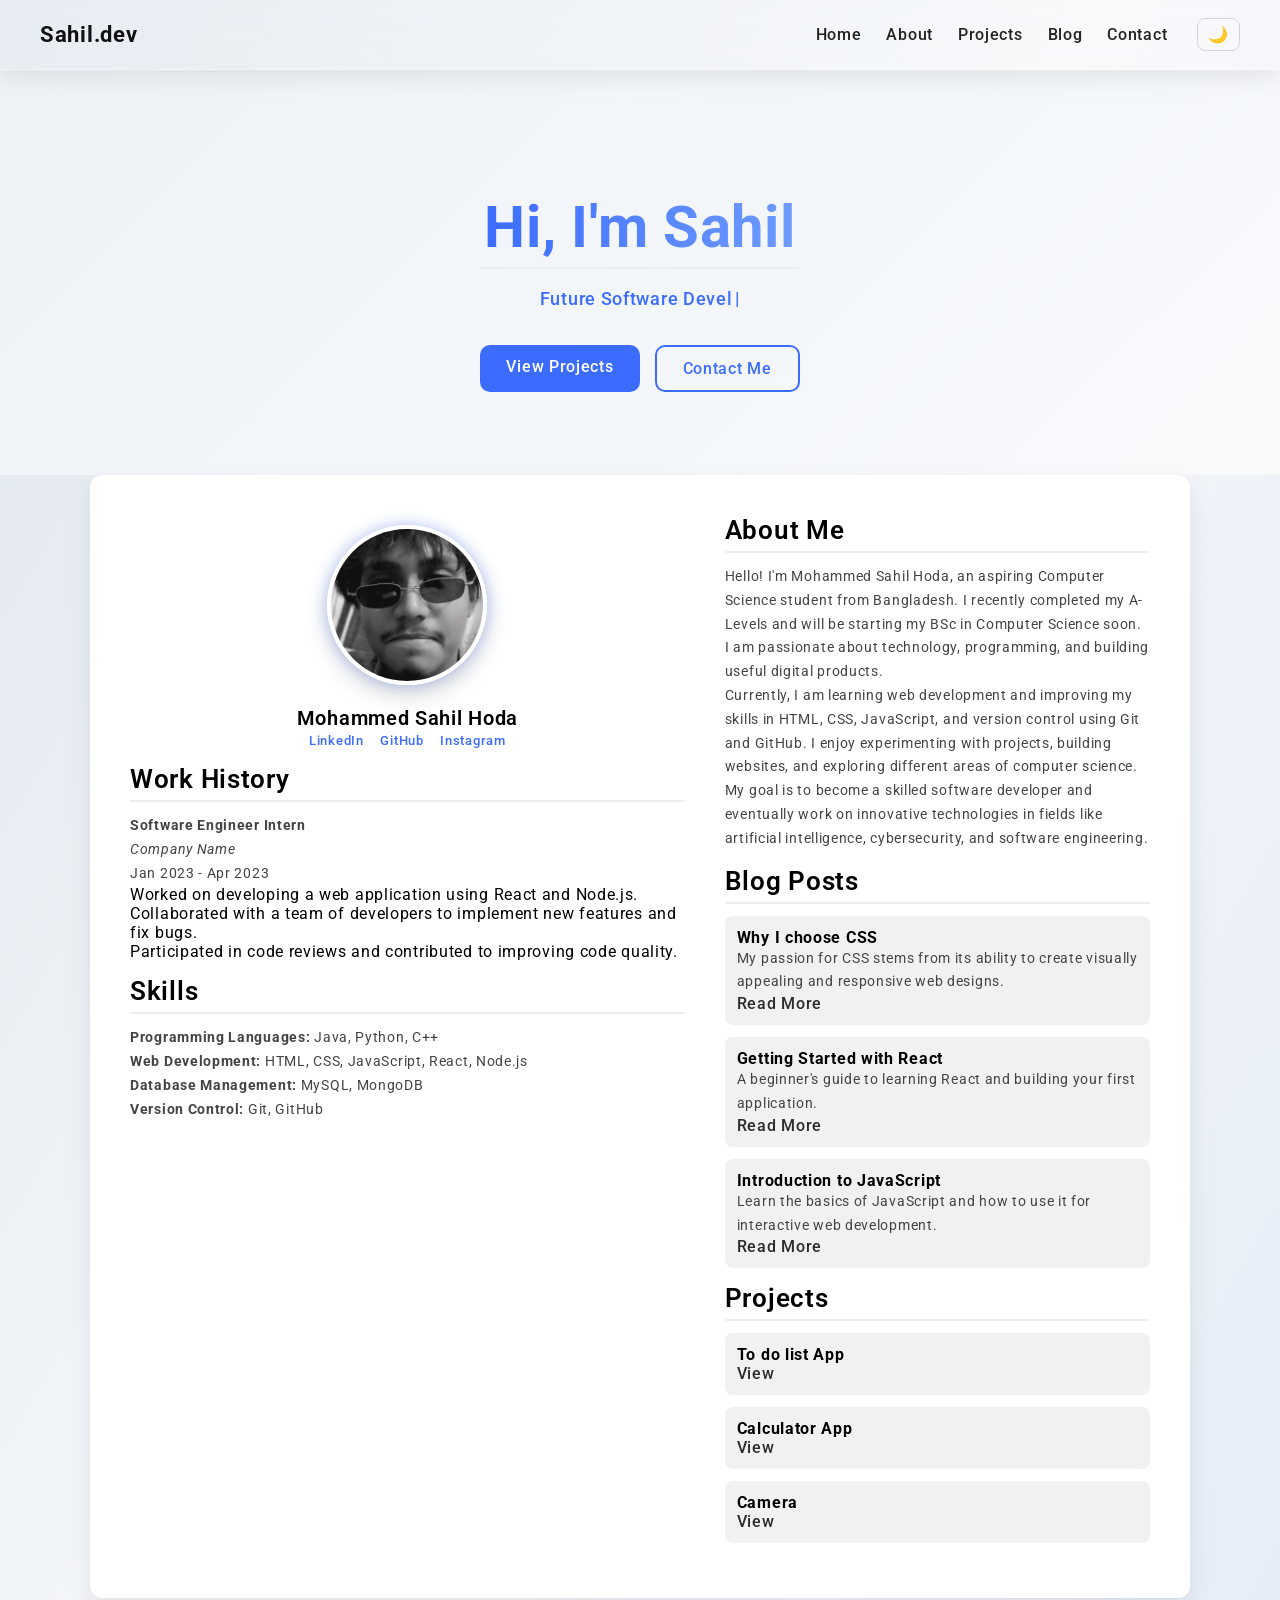
==== index.html @ fab10216 "nav bar correction" ====
<!DOCTYPE html>
<html lang="en">
<head>
    <meta charset="UTF-8">
    <meta name="viewport" content="width=device-width, initial-scale=1.0">
    <title>Main</title>
    <link rel="stylesheet" href="style.css">
    <link rel="preconnect" href="https://fonts.googleapis.com">
    <link rel="preconnect" href="https://fonts.gstatic.com" crossorigin>
    <link href="https://fonts.googleapis.com/css2?family=Open+Sans:ital,wght@0,300..800;1,300..800&family=Roboto:ital,wght@0,100..900;1,100..900&display=swap" rel="stylesheet">
</head>
<body>
                <nav class="navbar">

            <div class="logo">Sahil.dev</div>

            <div class="nav-right">
            <ul class="nav-links">
            <li><a href="index.html">Home</a></li>
            <li><a href="about.html">About</a></li>
            <li><a href="projects.html">Projects</a></li>
            <li><a href="blog.html">Blog</a></li>
            <li><a href="contact.html">Contact</a></li>
            </ul>

            <button id="theme-toggle">🌙</button>
            </div>

            </nav>

    <section class="hero">
        <div class="hero-text">
            <h1>Hi, I'm Sahil</h1>
            <p><span id="typing"></span></p>
            <div class="hero-buttons">
                <a href="projects.html" class="btn">View Projects</a>
                <a href="contact.html" class="btn-outline">Contact Me</a>
            </div>
        </div>
    </section>



   <div class="page-wrapper">
        <div class="side1">
            <div class="wrapper">
                        <div class="profile-box">

                            <img class="profile-pic" src="profile.jpeg" alt="">

                            <h3 class="profile-name">Mohammed Sahil Hoda</h3>
                            <div class="social-links">
                                <a href="#">LinkedIn</a>
                                <a href="#">GitHub</a>
                                <a href="#">Instagram</a>
                            </div>

                        </div>
            </div>
            <div class="wrapper">
                <h1>Work History</h1>
                <ul class="work-cont">
                    <li>
                        <p>
                            <b>Software Engineer Intern</b><br>
                            <i>Company Name</i><br>
                            Jan 2023 - Apr 2023<br>
                            <ul>
                                <li>Worked on developing a web application using React and Node.js.</li>
                                <li>Collaborated with a team of developers to implement new features and fix bugs.</li>
                                <li>Participated in code reviews and contributed to improving code quality.</li>
                            </ul>
                        </p>
                    </li>
                </ul>
            </div>
            <div class="wrapper">
                <h1>Skills</h1>
                <ul class="skills-cont">
                    <li>
                        <p>
                            <b>Programming Languages:</b> Java, Python, C++<br>
                            <b>Web Development:</b> HTML, CSS, JavaScript, React, Node.js<br>
                            <b>Database Management:</b> MySQL, MongoDB<br>
                            <b>Version Control:</b> Git, GitHub<br>
                        </p>
                    </li>
                </ul>
            </div>
        </div>


        <div class="side2">
            <div class="wrapper">
                <h1>About Me</h1>
                      <p>
                        Hello! I'm Mohammed Sahil Hoda, an aspiring Computer Science student from Bangladesh. 
                        I recently completed my A-Levels and will be starting my BSc in Computer Science soon. 
                        I am passionate about technology, programming, and building useful digital products.
                        </p>

                        <p>
                        Currently, I am learning web development and improving my skills in HTML, CSS, JavaScript, 
                        and version control using Git and GitHub. I enjoy experimenting with projects, building 
                        websites, and exploring different areas of computer science.
                        </p>

                        <p>
                        My goal is to become a skilled software developer and eventually work on innovative 
                        technologies in fields like artificial intelligence, cybersecurity, and software engineering.
                    </p>  
            </div>
            <div class="wrapper">
                <h1>Blog Posts</h1>
                <ul class="blogs-cont">
                    <li class="card-1">
                        <h2>Why I choose CSS</h2>
                        <p>My passion for CSS stems from its ability to create visually appealing and responsive web designs.</p>
                        <a href="#why-i-choose-css">Read More</a>
                    </li>
                    <li class="card-1">
                        <h2>Getting Started with React</h2>
                        <p>A beginner's guide to learning React and building your first application.</p>
                        <a href="#getting-started-with-react">Read More</a>
                    </li>
                    <li class="card-1">
                        <h2>Introduction to JavaScript</h2>
                        <p>Learn the basics of JavaScript and how to use it for interactive web development.</p>
                        <a href="#introduction-to-javascript">Read More</a>
                    </li>
                </ul>
            </div>
            <div class="wrapper">
                <h1>Projects</h1>
                    <ul class="project-cont">
                        <li class="card-2">
                            <h2>To do list App</h2>
                            <a href="">View</a> 
                        </li>
                        <li class="card-2">
                            <h2>Calculator App</h2>
                            <a href="">View</a> 
                        </li>
                        <li class="card-2">
                            <h2>Camera</h2>
                            <a href="">View</a> 
                        </li>                                                
                    </ul>
            </div>
        </div>
    </div>











<script src="main.js"></script>
</body>
</html>
---- style.css ----
body{
transition:background 0.4s,color 0.4s;
}

html{
scroll-behavior:smooth;
}

*{
    padding:0;
    margin:0;
    box-sizing:border-box;
    font-family:'Roboto',sans-serif;
    letter-spacing:.7px;
}

body{
    margin:0;
    background:linear-gradient(120deg,#dfe6ee,#f5f7fa,#e6edf7);
}
html, body{
    margin:0;
    padding:0;
}

/* NAVBAR */

.navbar{
    position:sticky;
    top:0;
    z-index:1000;

    display:flex;
    justify-content:space-between;
    align-items:center;

    padding:18px 40px;

    background:rgba(255,255,255,0.25);
    backdrop-filter:blur(15px);
    -webkit-backdrop-filter:blur(15px);

    border-bottom:1px solid rgba(255,255,255,0.5);
    box-shadow:0 8px 25px rgba(0,0,0,0.08);
}

.nav-right{
    display:flex;
    align-items:center;
    gap:20px;
}

.logo{
    font-size:22px;
    font-weight:700;
    color:#111;
}

.nav-links{
    display:flex;
    gap:25px;
    list-style:none;
}

.nav-links a{
    position:relative;
    font-weight:500;
    text-decoration:none;
    color:#222;
    transition:0.25s;
}

.nav-links a::after{
    content:"";
    position:absolute;
    width:0;
    height:2px;
    left:0;
    bottom:-5px;
    background:#3b6cff;
    transition:0.3s;
}

.nav-links a:hover::after{
    width:100%;
}
    .nav-links a,
    .nav-links a:hover{
    text-decoration:none;
    }

/* HERO */

.hero{
    animation:fadeIn 1s ease forwards;
    min-height:45vh;

    display:flex;
    align-items:center;
    justify-content:center;
    text-align:center;

    padding:120px 20px 80px 20px;

    width:100%;
    
    background:linear-gradient(135deg,#eef2f7,#f8fafc);
    position:relative;
    overflow:hidden;
}

@keyframes fadeIn{
    from{
    opacity:0;
    transform:translateY(20px);
    }
    to{
    opacity:1;
    transform:translateY(0);
    }
}

.hero h1{
    font-size:58px;
    font-weight:700;

    background:linear-gradient(90deg,#3b6cff,#6f9cff);
    -webkit-background-clip:text;
    color:transparent;
}

.hero p{
    font-size:20px;
    color:#666;
    margin-bottom:30px;
}

.hero-buttons{
    display:flex;
    gap:15px;
    justify-content:center;
}
    .hero a,
    .hero a:hover{
    text-decoration:none;
    }
/* BUTTONS */

.btn{
    padding:12px 26px;
    background:#3b6cff;
    color:white;
    border-radius:10px;
    font-weight:500;
    text-decoration:none;
    transition:all .25s ease;
}

.btn:hover{
    transform:translateY(-3px);
    box-shadow:
    0 0 10px #3b6cff,
    0 0 25px #3b6cff,
    0 0 40px rgba(59,108,255,0.6);
}

.btn-outline{
    padding:12px 26px;
    border:2px solid #3b6cff;
    color:#3b6cff;
    border-radius:10px;
    font-weight:500;
    text-decoration:none;
    transition:all .25s ease;
}

.btn-outline:hover{
    background:#3b6cff;
    color:white;
    transform:translateY(-3px);
    box-shadow:
    0 0 10px #3b6cff,
    0 0 25px #3b6cff,
    0 0 40px rgba(59,108,255,0.6);
}

/* PAGE LAYOUT */

.page-wrapper{
    display:flex;
    max-width:1100px;
    width:95%;
    margin:auto;
    padding:40px;
    gap:40px;

    background:white;
    border-radius:12px;
    box-shadow:0 10px 25px rgba(0,0,0,0.08);
    align-items:flex-start;
    margin-bottom:25px;
}

.side1{
    width:60%;
    }

    .side2{
    width:46%;
}

.wrapper{
    margin-bottom:15px;
}

/* TEXT */

h1{
        font-size:26px;
        margin-bottom:12px;
        border-bottom:2px solid #eee;
        padding-bottom:6px;
        font-weight:600;
}


h2{
    font-size:16px;
}

.side1 h2{
    font-size:18px;
    margin-top:8px;
}

p{
    line-height:1.7;
    font-size:14px;
    color:#444;
}

li{
    list-style:none;
}

/* PROFILE */

.profile-box{
    text-align:center;
    margin-top:10px;
}

.profile-pic{
    width:160px;
    height:160px;
    object-fit:cover;
    border-radius:50%;
    margin-bottom:12px;
    border:4px solid white;

box-shadow:
    0 10px 25px rgba(0,0,0,0.15),
    0 0 15px rgba(59,108,255,0.35);
    animation:float 4s ease-in-out infinite;
}

@keyframes float{
0%{transform:translateY(0);}
50%{transform:translateY(-8px);}
100%{transform:translateY(0);}
}

.profile-name{
    font-size:20px;
    font-weight:600;
    margin-top:5px;
}

.profile-role{
    font-size:14px;
    color:#666;
    margin-bottom:8px;
}

.social-links a{
    margin:0 6px;
    color:#3b6cff;
    font-size:13px;
}

/* LINKS */

a{
    color:#2c2a2b;
    text-decoration:none;
    font-weight:500;
}

a:hover{
    text-decoration:underline;
}

/* CARDS */

.card-1,
.card-2{
    background:#f1f1f1;
    padding:12px;
    border-radius:8px;
    margin-bottom:12px;
    transition:all 0.25s ease;
}

.card-1:hover,
.card-2:hover{
    transform:translateY(-6px) scale(1.02);
    box-shadow:
    0 20px 40px rgba(0,0,0,0.12),
    0 0 20px rgba(59,108,255,0.25);
}

.card-2:hover{
box-shadow:
    0 5px 15px rgba(0,0,0,0.1),
    0 0 15px rgba(59,108,255,0.35);
}

/* TYPING TEXT */

#typing{
    color:#3b6cff;
    font-weight:500;
    font-size:18px;
}

#typing::after{
    content:"|";
    margin-left:3px;
    animation:blink 1s infinite;
}

@keyframes blink{
    0%{opacity:1;}
    50%{opacity:0;}
    100%{opacity:1;}
}

/* MOBILE */

@media only screen and (max-width:900px){

.page-wrapper{
flex-direction:column;
padding:20px;
width:95%;
}

.side1,
.side2{
width:100%;
}

.navbar{
padding:15px 20px;
}

.hero h1{
font-size:38px;
}

.hero p{
font-size:16px;
}

}

/* Menu Bar for mobile */


.menu-toggle{
display:none;
font-size:26px;
cursor:pointer;
}

@media (max-width:900px){

.menu-toggle{
display:none;
font-size:26px;
cursor:pointer;
}

@media (max-width:900px){

.menu-toggle{
display:block;
}

.nav-links{
position:absolute;
top:60px;
left:0;
width:100%;
background:white;

flex-direction:column;
align-items:center;

overflow:hidden;
max-height:0;

transition:max-height 0.35s ease;

padding:0;
}

.nav-links.active{
max-height:300px;
padding:20px 0;
}

.nav-links li{
margin:10px 0;
}

}

}



.fade-in{
opacity:0;
transform:translateY(30px);
transition:all 0.8s ease;
}

.fade-in.show{
opacity:1;
transform:translateY(0);
}



#theme-toggle{
background:transparent;
border:1px solid #d1d5db;
padding:6px 10px;
border-radius:8px;
cursor:pointer;
font-size:16px;
transition:all 0.3s ease;
margin-left:10px;
}

#theme-toggle:hover{
background:#e5e7eb;
}



body.dark{
background:#0f172a;
color:white;
}

body.dark .navbar{
background:rgba(20,20,25,0.8);
border-bottom:1px solid rgba(255,255,255,0.1);
}

body.dark .page-wrapper{
background:#1e293b;
color:white;
}

body.dark p{
color:#cbd5e1;
}

body.dark .card-1,
body.dark .card-2{
background:#334155;
}

body.dark .hero{
background:linear-gradient(135deg,#0f172a,#1e293b);
}
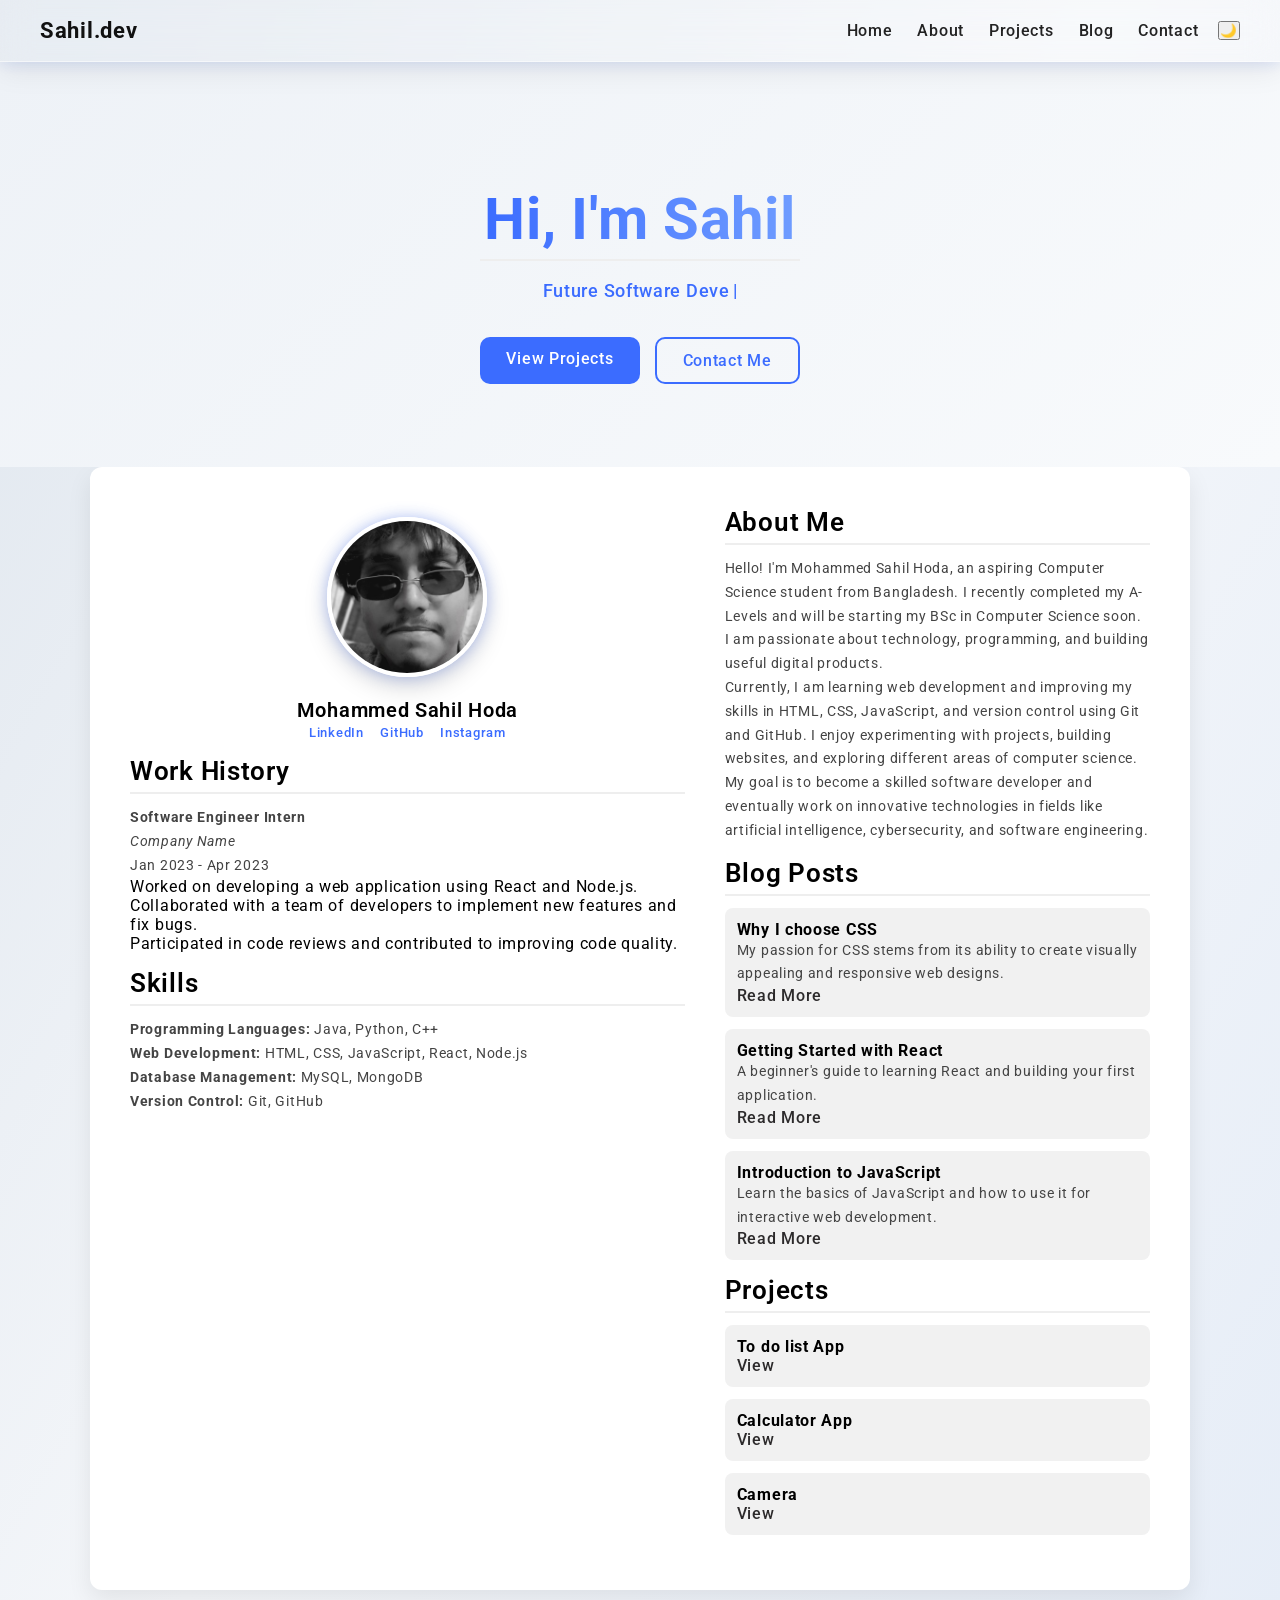
==== commit 5b9e9529: "Navbar update" ====
--- a/index.html
+++ b/index.html
@@ -7,26 +7,36 @@
     <link rel="stylesheet" href="style.css">
     <link rel="preconnect" href="https://fonts.googleapis.com">
     <link rel="preconnect" href="https://fonts.gstatic.com" crossorigin>
+    
     <link href="https://fonts.googleapis.com/css2?family=Open+Sans:ital,wght@0,300..800;1,300..800&family=Roboto:ital,wght@0,100..900;1,100..900&display=swap" rel="stylesheet">
+    <link rel="icon" href="favicon.ico">
 </head>
 <body>
-                <nav class="navbar">
+        <nav class="navbar">
 
             <div class="logo">Sahil.dev</div>
 
             <div class="nav-right">
-            <ul class="nav-links">
-            <li><a href="index.html">Home</a></li>
-            <li><a href="about.html">About</a></li>
-            <li><a href="projects.html">Projects</a></li>
-            <li><a href="blog.html">Blog</a></li>
-            <li><a href="contact.html">Contact</a></li>
+
+            <ul class="nav-links" id="nav-links">
+            <li><a href="#">Home</a></li>
+            <li><a href="#">About</a></li>
+            <li><a href="#">Projects</a></li>
+            <li><a href="#">Blog</a></li>
+            <li><a href="#">Contact</a></li>
             </ul>
 
-            <button id="theme-toggle">🌙</button>
+            <div id="menu-toggle" class="menu-toggle">
+            <span></span>
+            <span></span>
+            <span></span>
             </div>
 
-            </nav>
+            <button id="theme-toggle">🌙</button>
+
+            </div>
+
+        </nav>
 
     <section class="hero">
         <div class="hero-text">
--- a/style.css
+++ b/style.css
@@ -42,6 +42,10 @@
 
     border-bottom:1px solid rgba(255,255,255,0.5);
     box-shadow:0 8px 25px rgba(0,0,0,0.08);
+
+        box-shadow:
+    0 8px 30px rgba(0,0,0,0.08),
+    0 0 15px rgba(59,108,255,0.15);
 }
 
 .nav-right{
@@ -376,30 +380,48 @@
 
 /* Menu Bar for mobile */
 
-
+/* MOBILE NAVBAR */
 .menu-toggle{
 display:none;
-font-size:26px;
+flex-direction:column;
+gap:5px;
 cursor:pointer;
 }
 
+.menu-toggle span{
+width:26px;
+height:3px;
+background:#111;
+border-radius:3px;
+transition:0.35s;
+}
+
+/* animation when menu open */
+
+.menu-toggle.active span:nth-child(1){
+transform:rotate(45deg) translate(5px,5px);
+}
+
+.menu-toggle.active span:nth-child(2){
+opacity:0;
+}
+
+.menu-toggle.active span:nth-child(3){
+transform:rotate(-45deg) translate(6px,-6px);
+}
+
 @media (max-width:900px){
 
 .menu-toggle{
-display:none;
-font-size:26px;
+display:flex;
+flex-direction:column;
+gap:5px;
 cursor:pointer;
-}
-
-@media (max-width:900px){
-
-.menu-toggle{
-display:block;
 }
 
 .nav-links{
 position:absolute;
-top:60px;
+top:70px;
 left:0;
 width:100%;
 background:white;
@@ -407,84 +429,66 @@
 flex-direction:column;
 align-items:center;
 
+max-height:0;
 overflow:hidden;
-max-height:0;
-
 transition:max-height 0.35s ease;
-
-padding:0;
 }
 
 .nav-links.active{
-max-height:300px;
+max-height:400px;
 padding:20px 0;
 }
 
+.nav-links{
+flex-direction:column;
+gap:18px;
+}
+
 .nav-links li{
-margin:10px 0;
-}
-
-}
-
-}
-
-
-
-.fade-in{
-opacity:0;
-transform:translateY(30px);
-transition:all 0.8s ease;
-}
-
-.fade-in.show{
-opacity:1;
-transform:translateY(0);
-}
-
-
-
-#theme-toggle{
-background:transparent;
-border:1px solid #d1d5db;
-padding:6px 10px;
-border-radius:8px;
-cursor:pointer;
-font-size:16px;
-transition:all 0.3s ease;
-margin-left:10px;
-}
-
-#theme-toggle:hover{
-background:#e5e7eb;
-}
-
-
+margin:8px 0;
+}
+
+}
+
+/* DARK MODE */
 
 body.dark{
 background:#0f172a;
-color:white;
+color:#e2e8f0;
 }
 
 body.dark .navbar{
-background:rgba(20,20,25,0.8);
+background:rgba(15,23,42,0.7);
 border-bottom:1px solid rgba(255,255,255,0.1);
+}
+
+body.dark .hero{
+background:linear-gradient(135deg,#0f172a,#1e293b);
 }
 
 body.dark .page-wrapper{
 background:#1e293b;
-color:white;
+box-shadow:0 10px 25px rgba(0,0,0,0.4);
 }
 
 body.dark p{
-color:#cbd5e1;
+color:#cbd5f5;
+}
+
+body.dark h1{
+color:#e2e8f0;
+border-bottom:2px solid #334155;
 }
 
 body.dark .card-1,
 body.dark .card-2{
-background:#334155;
-}
-
-body.dark .hero{
-background:linear-gradient(135deg,#0f172a,#1e293b);
-}
-
+background:#0f172a;
+}
+
+body.dark a{
+color:#60a5fa;
+}
+
+body.dark .logo{
+color:#e2e8f0;
+}
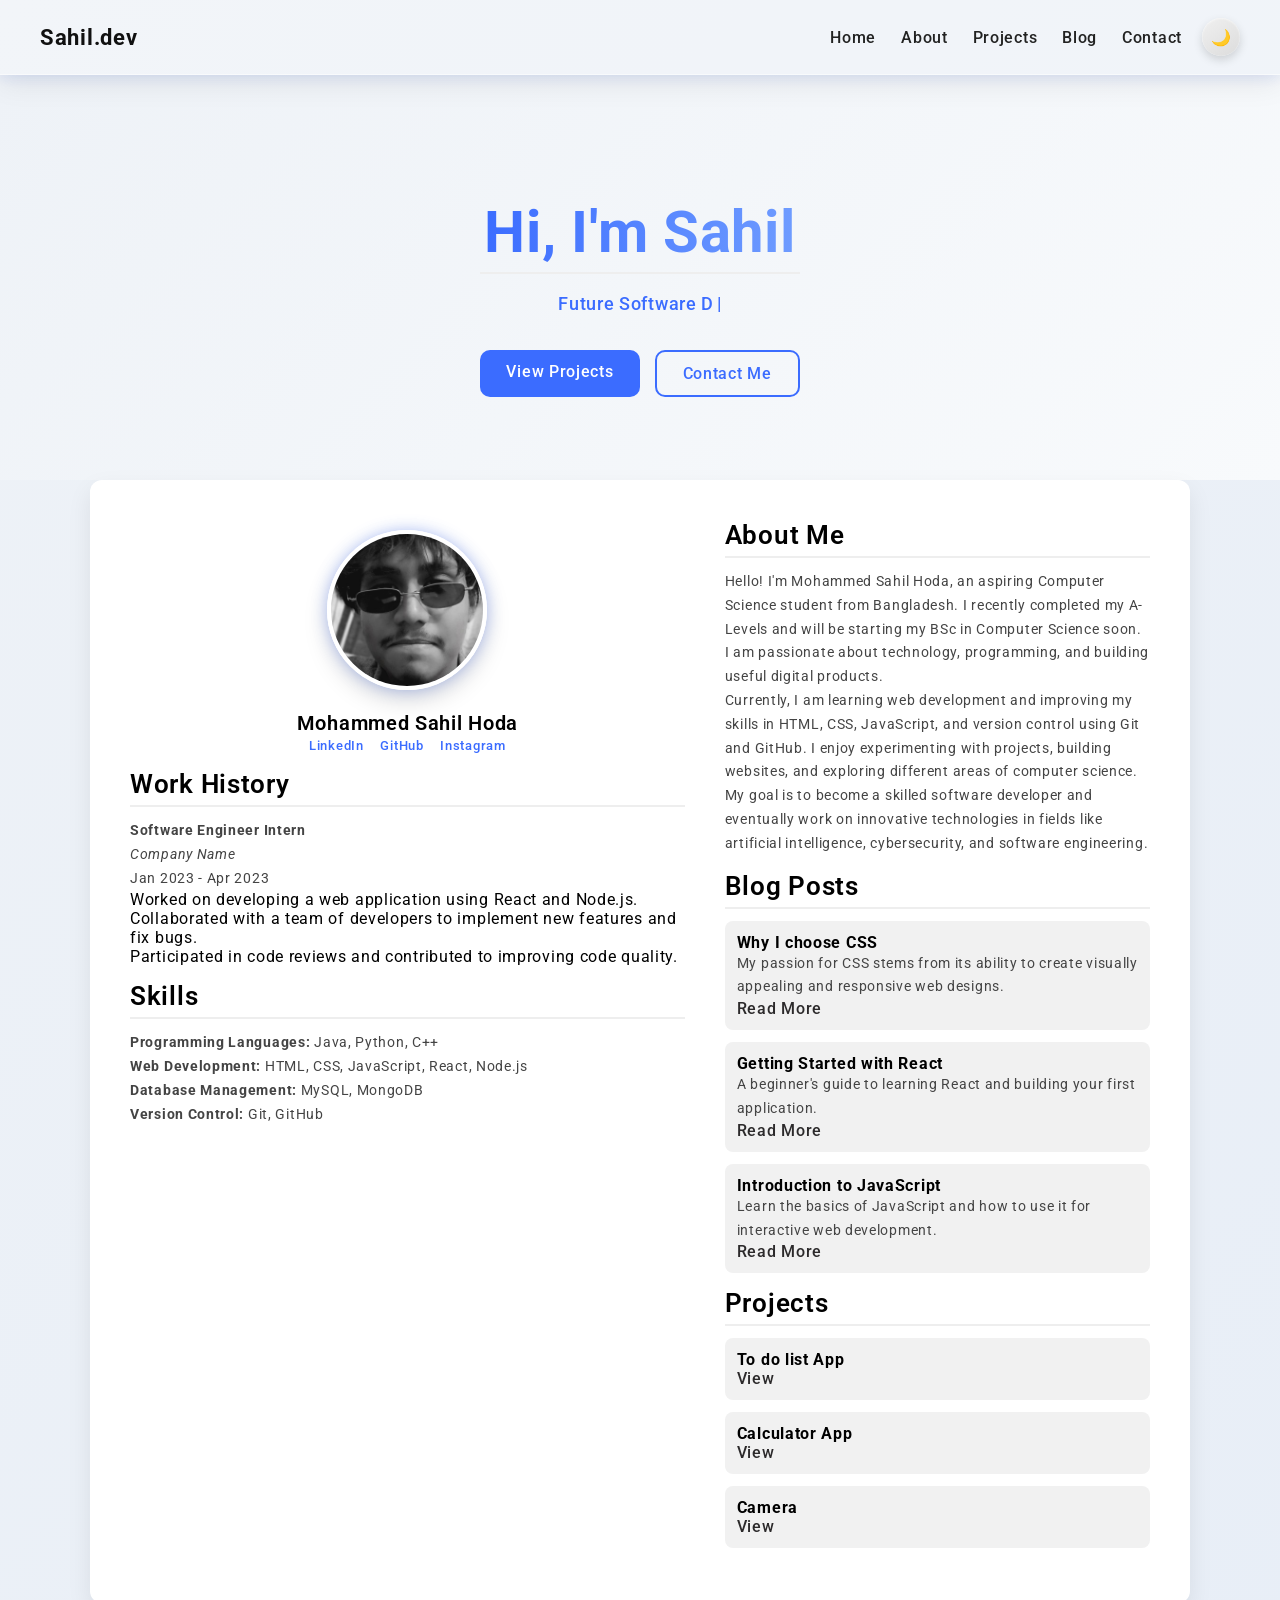
==== commit 7ff67a59: "Update Website" ====
--- a/index.html
+++ b/index.html
@@ -12,18 +12,24 @@
     <link rel="icon" href="favicon.ico">
 </head>
 <body>
-        <nav class="navbar">
+            <div id="intro-loader">
+                <h1 class="intro-text">Sahil.dev</h1>
+            </div>
+
+
+
+            <nav class="navbar">
 
             <div class="logo">Sahil.dev</div>
 
             <div class="nav-right">
 
             <ul class="nav-links" id="nav-links">
-            <li><a href="#">Home</a></li>
-            <li><a href="#">About</a></li>
-            <li><a href="#">Projects</a></li>
-            <li><a href="#">Blog</a></li>
-            <li><a href="#">Contact</a></li>
+            <li><a href="index.html">Home</a></li>
+            <li><a href="about.html">About</a></li>
+            <li><a href="projects.html">Projects</a></li>
+            <li><a href="blog.html">Blog</a></li>
+            <li><a href="contact.html">Contact</a></li>
             </ul>
 
             <div id="menu-toggle" class="menu-toggle">
--- a/style.css
+++ b/style.css
@@ -1,6 +1,3 @@
-body{
-transition:background 0.4s,color 0.4s;
-}
 
 html{
 scroll-behavior:smooth;
@@ -17,6 +14,15 @@
 body{
     margin:0;
     background:linear-gradient(120deg,#dfe6ee,#f5f7fa,#e6edf7);
+    transition:background 0.4s,color 0.4s;
+    background:linear-gradient(-45deg,#dfe6ee,#f5f7fa,#e6edf7,#eef2f7);
+    background-size:400% 400%;
+    animation:gradientMove 15s ease infinite;
+}
+@keyframes gradientMove{
+0%{background-position:0% 50%;}
+50%{background-position:100% 50%;}
+100%{background-position:0% 50%;}
 }
 html, body{
     margin:0;
@@ -354,26 +360,26 @@
 @media only screen and (max-width:900px){
 
 .page-wrapper{
-flex-direction:column;
-padding:20px;
-width:95%;
+    flex-direction:column;
+    padding:20px;
+    width:95%;
 }
 
 .side1,
 .side2{
-width:100%;
+    width:100%;
 }
 
 .navbar{
-padding:15px 20px;
+    padding:15px 20px;
 }
 
 .hero h1{
-font-size:38px;
+    font-size:38px;
 }
 
 .hero p{
-font-size:16px;
+    font-size:16px;
 }
 
 }
@@ -382,113 +388,237 @@
 
 /* MOBILE NAVBAR */
 .menu-toggle{
-display:none;
-flex-direction:column;
-gap:5px;
-cursor:pointer;
+    display:none;
+    flex-direction:column;
+    gap:5px;
+    cursor:pointer;
 }
 
 .menu-toggle span{
-width:26px;
-height:3px;
-background:#111;
-border-radius:3px;
-transition:0.35s;
+    width:26px;
+    height:3px;
+    background:#111;
+    border-radius:3px;
+    transition:0.35s;
 }
 
 /* animation when menu open */
 
 .menu-toggle.active span:nth-child(1){
-transform:rotate(45deg) translate(5px,5px);
+    transform:rotate(45deg) translate(5px,5px);
 }
 
 .menu-toggle.active span:nth-child(2){
-opacity:0;
+    opacity:0;
 }
 
 .menu-toggle.active span:nth-child(3){
-transform:rotate(-45deg) translate(6px,-6px);
+    transform:rotate(-45deg) translate(6px,-6px);
 }
 
 @media (max-width:900px){
 
 .menu-toggle{
-display:flex;
-flex-direction:column;
-gap:5px;
-cursor:pointer;
+    display:flex;
+    flex-direction:column;
+    gap:5px;
+    cursor:pointer;
 }
 
 .nav-links{
-position:absolute;
-top:70px;
-left:0;
-width:100%;
-background:white;
-
-flex-direction:column;
-align-items:center;
+    position:absolute;
+    top: 69px;
+    left:0;
+    width:100%;
+    background:white;
+
+    flex-direction:column;
+    align-items:center;
 
 max-height:0;
-overflow:hidden;
-transition:max-height 0.35s ease;
+    overflow:hidden;
+    transition:max-height 0.35s ease;
 }
 
 .nav-links.active{
-max-height:400px;
-padding:20px 0;
+    max-height:400px;
+    padding:20px 0;
 }
 
 .nav-links{
-flex-direction:column;
-gap:18px;
+    flex-direction:column;
+    gap:18px;
 }
 
 .nav-links li{
-margin:8px 0;
+    margin:8px 0;
 }
 
 }
 
 /* DARK MODE */
+/* THEME TOGGLE BUTTON */
+
+#theme-toggle{
+    display:flex;
+    align-items:center;
+    justify-content:center;
+
+    width:38px;
+    height:38px;
+
+    border-radius:50%;
+    border:none;
+
+    background:linear-gradient(145deg,#f0f0f0,#dcdcdc);
+    box-shadow:
+    0 4px 10px rgba(0,0,0,0.15),
+    inset 0 1px 2px rgba(255,255,255,0.5);
+
+font-size:16px;
+    cursor:pointer;
+    transition:all 0.3s ease;
+}
+
+#theme-toggle:hover{
+    transform:scale(1.1);
+    box-shadow:
+    0 6px 18px rgba(0,0,0,0.25),
+    0 0 10px rgba(59,108,255,0.3);
+}
+
+body.dark #theme-toggle{
+    background:linear-gradient(145deg,#1e293b,#0f172a);
+    color:#e2e8f0;
+    box-shadow:
+    0 4px 15px rgba(0,0,0,0.5),
+    0 0 10px rgba(96,165,250,0.4);
+}
 
 body.dark{
-background:#0f172a;
-color:#e2e8f0;
+    background:#0f172a;
+    color:#e2e8f0;
 }
 
 body.dark .navbar{
-background:rgba(15,23,42,0.7);
-border-bottom:1px solid rgba(255,255,255,0.1);
+    background:rgba(15,23,42,0.7);
+    border-bottom:1px solid rgba(255,255,255,0.1);
 }
 
 body.dark .hero{
-background:linear-gradient(135deg,#0f172a,#1e293b);
+    background:linear-gradient(135deg,#0f172a,#1e293b);
 }
 
 body.dark .page-wrapper{
-background:#1e293b;
-box-shadow:0 10px 25px rgba(0,0,0,0.4);
+    background:#1e293b;
+    box-shadow:0 10px 25px rgba(0,0,0,0.4);
 }
 
 body.dark p{
-color:#cbd5f5;
+    color:#cbd5f5;
 }
 
 body.dark h1{
-color:#e2e8f0;
-border-bottom:2px solid #334155;
+    color:#e2e8f0;
+    border-bottom:2px solid #334155;
 }
 
 body.dark .card-1,
 body.dark .card-2{
-background:#0f172a;
+    background:#0f172a;
 }
 
 body.dark a{
-color:#60a5fa;
+    color:#60a5fa;
 }
 
 body.dark .logo{
-color:#e2e8f0;
-}+    color:#e2e8f0;
+}
+
+/* SCROLL REVEAL ANIMATION */
+
+.fade-in{
+    opacity:0;
+    transform:translateY(40px);
+    transition:all 0.8s ease;
+}
+
+.fade-in.show{
+    opacity:1;
+    transform:translateY(0);
+}
+
+/* PAGE TRANSITION */
+
+/* PAGE TRANSITIONS */
+
+body{
+    opacity:1;
+    transform:translateY(0);
+    transition:opacity 0.35s ease, transform 0.35s ease;
+}
+
+body.fade-out{
+    opacity:0;
+    transform:translateY(30px);
+}
+
+/* page enters smoothly */
+body.fade-in{
+    opacity:0;
+    transform:translateY(-30px);
+    animation:pageIn 0.35s forwards;
+}
+
+@keyframes pageIn{
+    to{
+        opacity:1;
+        transform:translateY(0);
+    }
+}
+
+/* INTRO LOADER */
+
+#intro-loader{
+    position:fixed;
+    top:0;
+    left:0;
+    width:100%;
+    height:100vh;
+
+    display:flex;
+    align-items:center;
+    justify-content:center;
+
+    background:#0f172a;
+    z-index:9999;
+
+    transition:opacity 0.6s ease, visibility 0.6s ease;
+}
+
+.intro-text{
+    font-size:42px;
+    font-weight:700;
+    color:white;
+    letter-spacing:2px;
+
+animation:introReveal 1.5s ease forwards;
+}
+
+@keyframes introReveal{
+    0%{
+        opacity:0;
+        transform:translateY(40px);
+    }
+    100%{
+        opacity:1;
+        transform:translateY(0);
+}
+}
+
+#intro-loader.hide{
+    opacity:0;
+    visibility:hidden;
+}
+
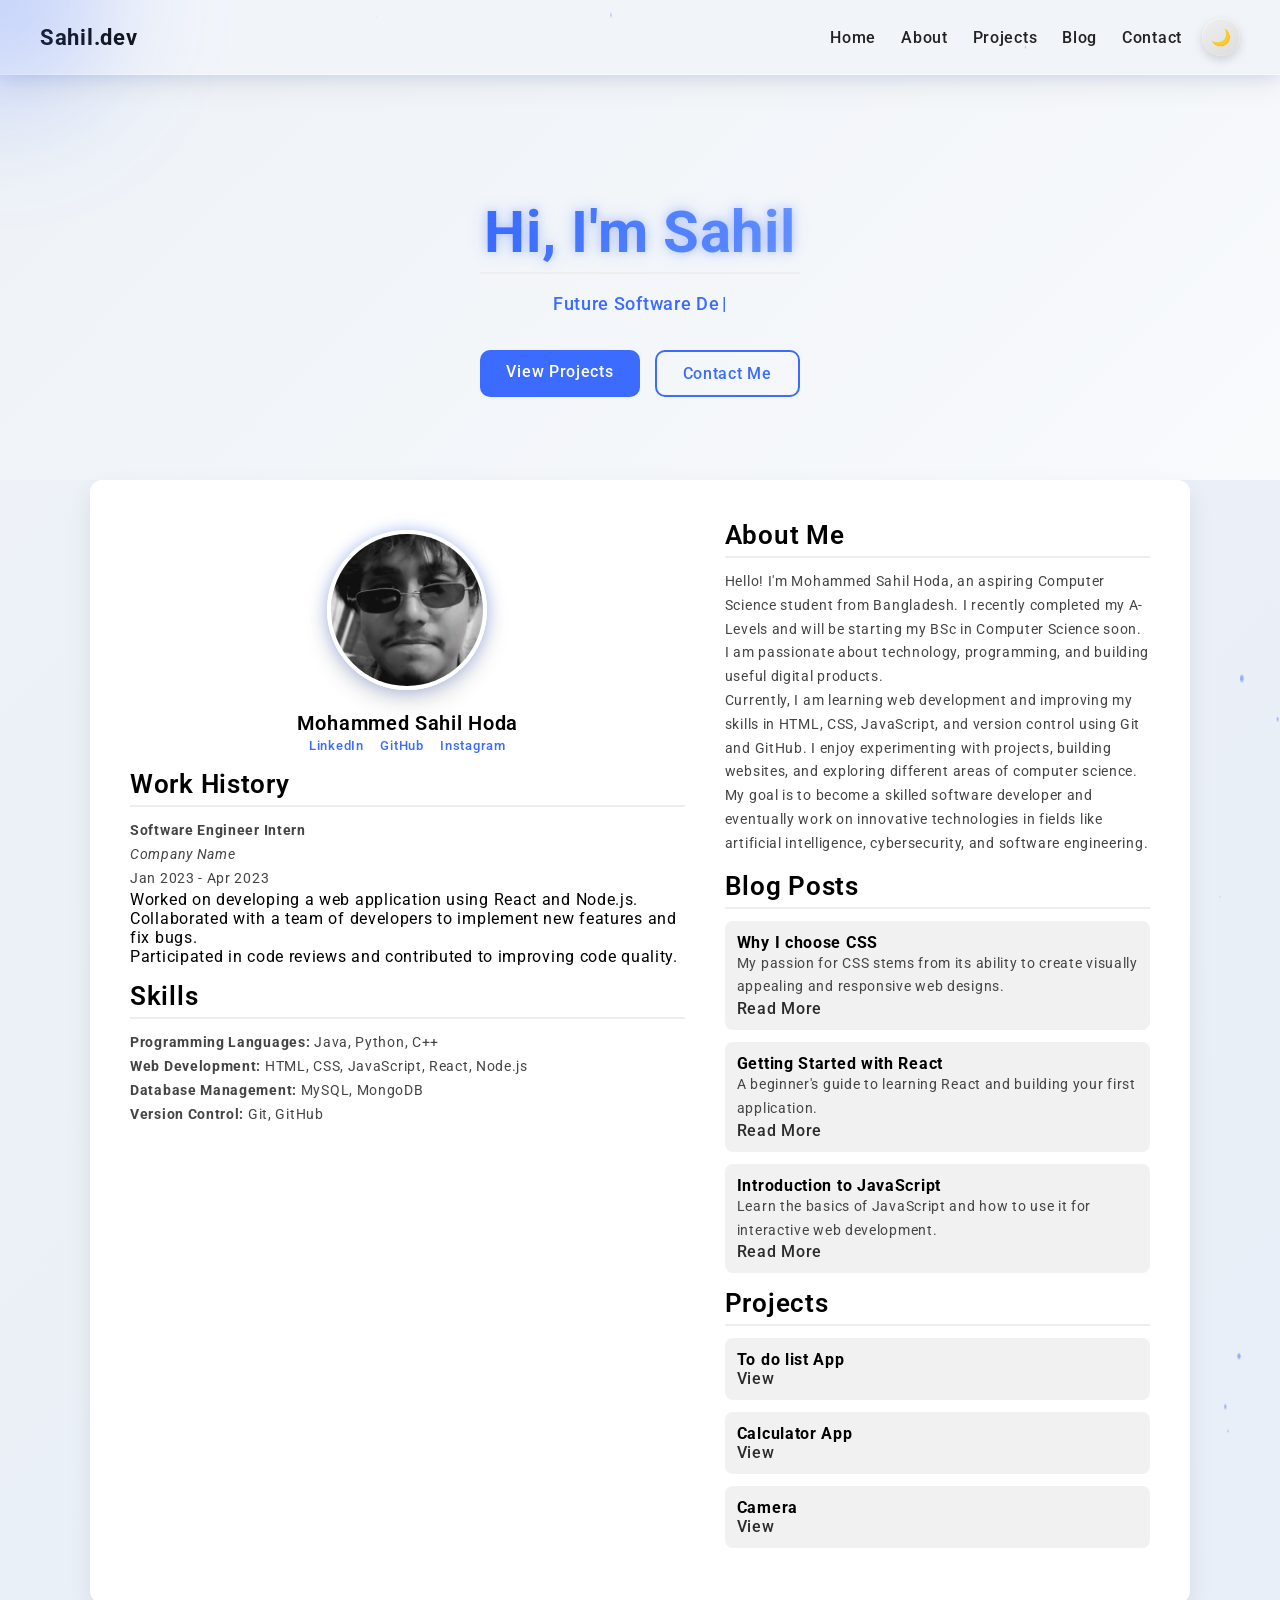
==== commit 8d1b6b22: "mouse correction" ====
--- a/index.html
+++ b/index.html
@@ -12,6 +12,9 @@
     <link rel="icon" href="favicon.ico">
 </head>
 <body>
+            <canvas id="particles"></canvas>
+            <div id="scroll-progress"></div>
+            <div class="cursor-glow"></div>
             <div id="intro-loader">
                 <h1 class="intro-text">Sahil.dev</h1>
             </div>
@@ -178,4 +181,5 @@
 
 <script src="main.js"></script>
 </body>
+
 </html>
--- a/style.css
+++ b/style.css
@@ -137,6 +137,9 @@
     background:linear-gradient(90deg,#3b6cff,#6f9cff);
     -webkit-background-clip:text;
     color:transparent;
+    text-shadow:
+0 0 10px rgba(59,108,255,0.3),
+0 0 20px rgba(59,108,255,0.2);
 }
 
 .hero p{
@@ -318,7 +321,8 @@
     padding:12px;
     border-radius:8px;
     margin-bottom:12px;
-    transition:all 0.25s ease;
+    transition:transform .25s ease, box-shadow .25s ease;
+    transform-style:preserve-3d;
 }
 
 .card-1:hover,
@@ -622,3 +626,27 @@
     visibility:hidden;
 }
 
+/* MOUSE GLOW EFFECT */
+
+.cursor-glow{
+    position:fixed;
+    width:320px;
+    height:320px;
+    background:radial-gradient(circle, rgba(59,108,255,0.35) 0%, rgba(59,108,255,0) 70%);
+    pointer-events:none;
+    border-radius:50%;
+    transform:translate(-50%,-50%);
+    z-index:9999;
+    filter:blur(50px);
+}
+
+
+/* PARTICLE BACKGROUND */
+#particles{
+position:fixed;
+top:0;
+left:0;
+width:100%;
+height:100%;
+z-index: 0;
+}
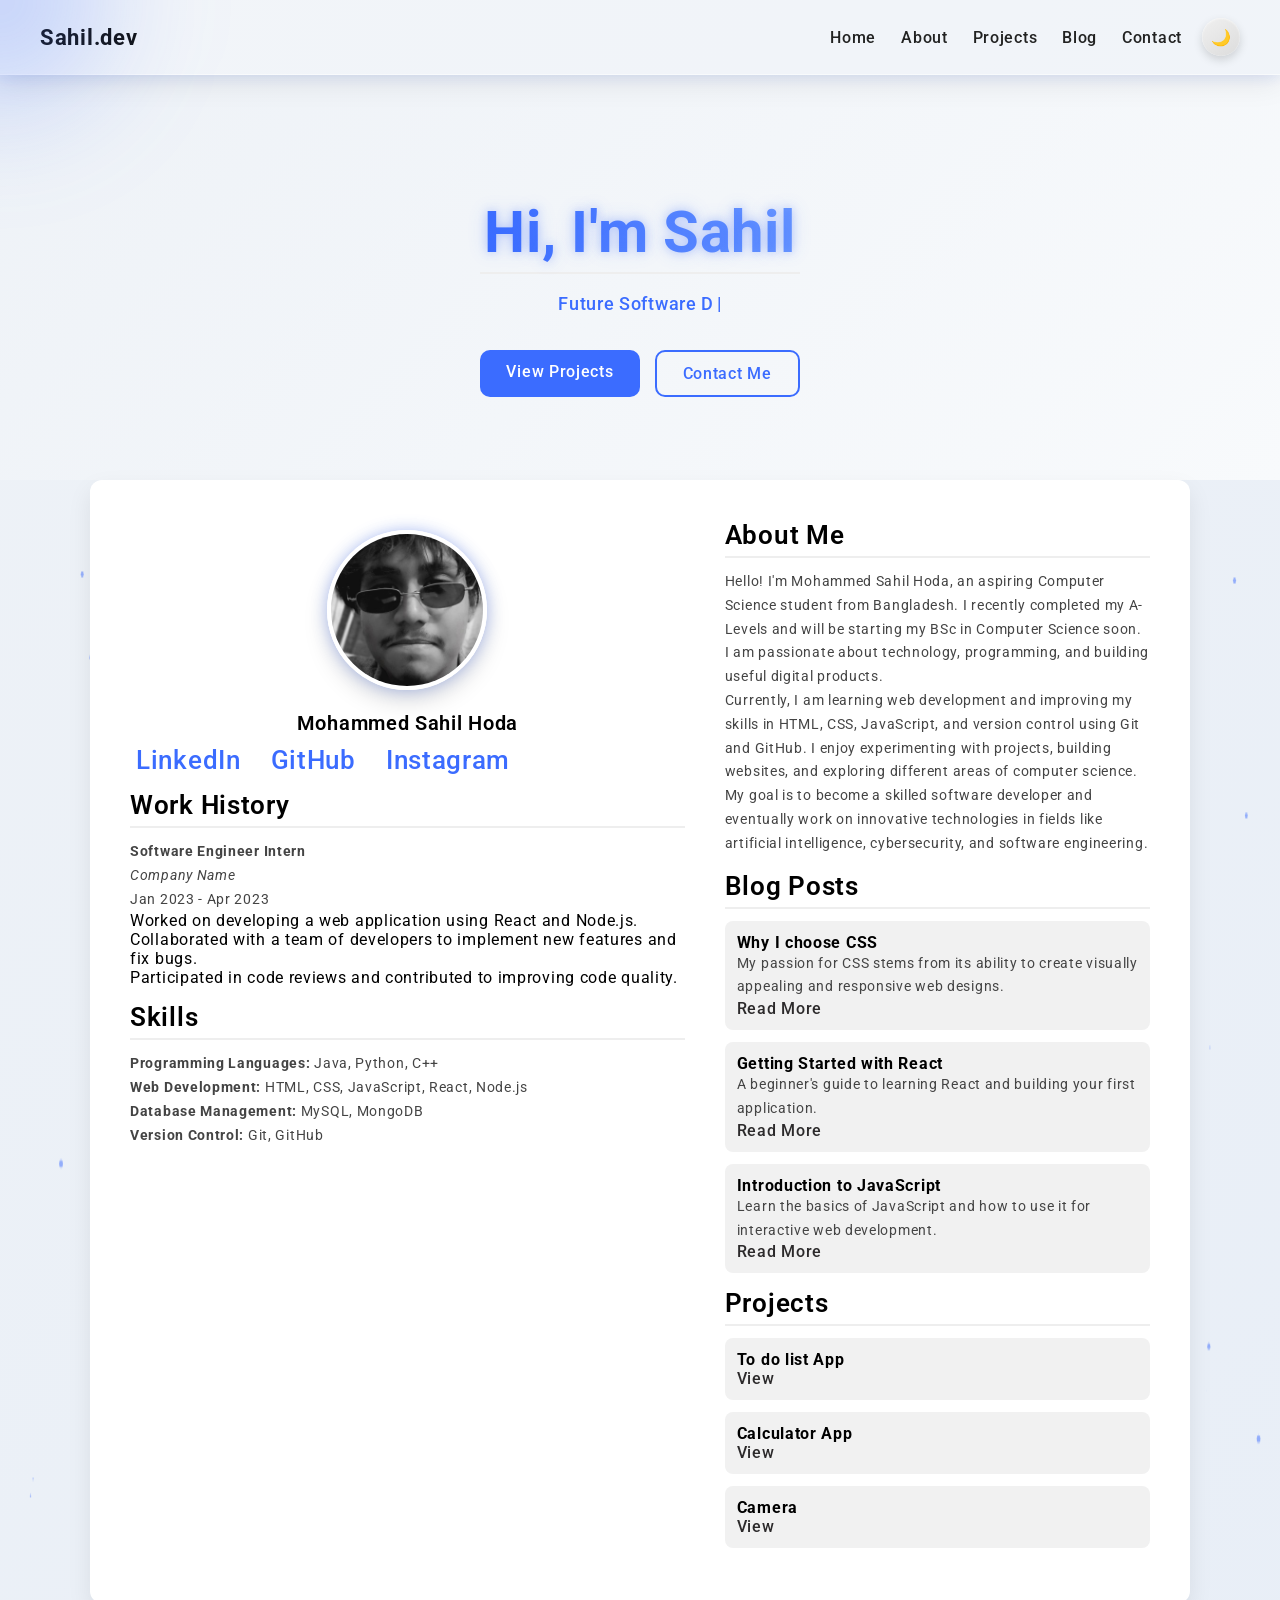
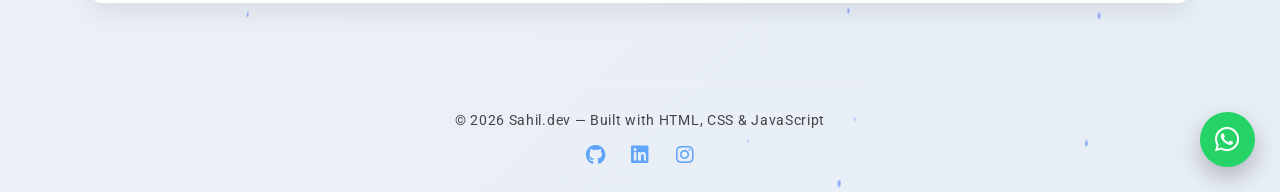
==== commit a5fa537a: "update content of contact.html, index.html, and main.js to add WhatsApp contact option and fix form " ====
--- a/index.html
+++ b/index.html
@@ -3,7 +3,7 @@
 <head>
     <meta charset="UTF-8">
     <meta name="viewport" content="width=device-width, initial-scale=1.0">
-    <title>Main</title>
+    <title>Sahildev</title>
     <link rel="stylesheet" href="style.css">
     <link rel="preconnect" href="https://fonts.googleapis.com">
     <link rel="preconnect" href="https://fonts.gstatic.com" crossorigin>
@@ -12,6 +12,7 @@
     <link rel="icon" href="favicon.ico">
 </head>
 <body>
+            <link rel="stylesheet" href="https://cdnjs.cloudflare.com/ajax/libs/font-awesome/6.5.0/css/all.min.css">
             <canvas id="particles"></canvas>
             <div id="scroll-progress"></div>
             <div class="cursor-glow"></div>
@@ -179,6 +180,35 @@
 
 
 
+
+
+    <footer class="footer">
+
+        <p>© 2026 Sahil.dev — Built with HTML, CSS & JavaScript</p>
+
+        <div class="footer-socials">
+
+        <a href="https://github.com/Sahil2007BD" target="_blank">
+        <i class="fa-brands fa-github"></i>
+        </a>
+
+        <a href="https://www.linkedin.com/in/mohammad-sahil-6b8b7b240/" target="_blank">
+        <i class="fa-brands fa-linkedin"></i>
+        </a>
+
+        <a href="https://www.instagram.com/sahil.zze/" target="_blank">
+        <i class="fa-brands fa-instagram"></i>
+        </a>
+
+        </div>
+
+    </footer>
+
+    
+                <a href="https://wa.me/88001764233984" class="whatsapp-float" target="_blank">
+                <i class="fa-brands fa-whatsapp"></i>
+                </a>
+
 <script src="main.js"></script>
 </body>
 
--- a/style.css
+++ b/style.css
@@ -650,3 +650,295 @@
 height:100%;
 z-index: 0;
 }
+
+
+
+
+
+
+/* Contact Form */
+.social-links{
+display:flex;
+gap:18px;
+margin-top:10px;
+}
+
+.social-links a{
+font-size:26px;
+color:#3b6cff;
+transition:all 0.3s ease;
+}
+
+.social-links a:hover{
+color:white;
+transform:translateY(-3px) scale(1.15);
+
+text-shadow:
+0 0 10px #3b6cff,
+0 0 20px #3b6cff;
+}
+
+.social-links{
+display:flex;
+gap:18px;
+margin-top:10px;
+}
+
+.icon{
+position:relative;
+font-size:26px;
+color:#3b6cff;
+transition:0.3s;
+}
+
+.icon:hover{
+transform:translateY(-4px) scale(1.1);
+color:white;
+
+text-shadow:
+0 0 10px #3b6cff,
+0 0 20px #3b6cff;
+}
+
+.tooltip{
+position:absolute;
+bottom:35px;
+left:50%;
+transform:translateX(-50%);
+background:#111827;
+color:white;
+padding:5px 10px;
+border-radius:6px;
+font-size:12px;
+
+opacity:0;
+pointer-events:none;
+transition:0.25s;
+white-space:nowrap;
+}
+
+.icon:hover .tooltip{
+opacity:1;
+bottom:45px;
+}
+
+.input-group{
+position:relative;
+margin-bottom:20px;
+}
+
+
+.input-group input,
+.input-group textarea{
+width:100%;
+padding:14px 12px;
+border:1px solid rgba(255,255,255,0.2);
+border-radius:8px;
+background:transparent;
+color:inherit;
+font-size:14px;
+}
+
+.input-group label{
+position:absolute;
+left:12px;
+top:14px;
+color:#6b7280;
+font-size:14px;
+pointer-events:none;
+transition:0.25s ease;
+}
+body.dark .input-group label{
+background:#1e293b;
+color:#9ca3af;
+}
+
+/* move label up when typing */
+
+.input-group input:focus + label,
+.input-group input:not(:placeholder-shown) + label,
+.input-group textarea:focus + label,
+.input-group textarea:not(:placeholder-shown) + label{
+top:-8px;
+left:10px;
+font-size:12px;
+color:#3b82f6;
+background:white;
+padding:0 6px;
+border-radius:4px;
+}
+
+body.dark .input-group input:focus + label,
+body.dark .input-group input:not(:placeholder-shown) + label,
+body.dark .input-group textarea:focus + label,
+body.dark .input-group textarea:not(:placeholder-shown) + label{
+background:#1e293b;
+}
+
+.success-message{
+display:none;
+margin-top:10px;
+color:#22c55e;
+font-weight:500;
+}
+
+.hidden{
+display:none;
+}
+
+
+
+.contact-section{
+max-width:1000px;
+margin:100px auto;
+padding:40px;
+
+background:rgba(255,255,255,0.08);
+backdrop-filter:blur(15px);
+
+border-radius:14px;
+
+box-shadow:
+0 15px 40px rgba(0,0,0,0.35),
+0 0 20px rgba(59,108,255,0.2);
+}
+
+.contact-container{
+display:flex;
+gap:40px;
+margin-top:30px;
+justify-content:space-between;
+}
+
+.contact-info{
+width:40%;
+text-align:left;
+}
+
+.contact-form{
+width:60%;
+display:flex;
+flex-direction:column;
+gap:15px;
+}
+
+.contact-form input,
+.contact-form textarea{
+padding:12px;
+border-radius:8px;
+border:1px solid #ccc;
+font-size:14px;
+}
+
+.contact-form button{
+padding:12px;
+border:none;
+background:#3b6cff;
+color:white;
+border-radius:8px;
+cursor:pointer;
+font-weight:500;
+transition:0.25s ease;
+}
+
+.contact-form button:hover{
+transform:translateY(-2px);
+box-shadow:0 10px 25px rgba(59,130,246,0.5); 
+}
+
+
+.contact-social a{
+margin-right:12px;
+color:#3b6cff;
+font-weight:500;
+}
+
+.contact-form input:focus,
+.contact-form textarea:focus{
+outline:none;
+border:1px solid #3b82f6;
+
+box-shadow:
+0 0 8px rgba(59,130,246,0.5),
+0 0 18px rgba(59,130,246,0.2);
+}
+
+.contact-card{
+transition:transform 0.2s ease;
+transform-style:preserve-3d;
+}
+
+
+
+
+
+
+
+
+
+.whatsapp-float{
+position:fixed;
+bottom:25px;
+right:25px;
+width:55px;
+height:55px;
+
+background:#25D366;
+color:white;
+
+display:flex;
+align-items:center;
+justify-content:center;
+
+font-size:28px;
+border-radius:50%;
+
+box-shadow:0 10px 25px rgba(0,0,0,0.25);
+z-index:1000;
+
+transition:all 0.3s ease;
+}
+
+.whatsapp-float:hover{
+text-decoration: none;
+transform:scale(1.1);
+box-shadow:
+0 0 10px #25D366,
+0 0 25px #25D366;
+}
+
+
+
+
+
+
+/* footer */
+.footer{
+text-align:center;
+margin-top:80px;
+padding:25px;
+
+border-top:1px solid rgba(255,255,255,0.1);
+color:#9ca3af;
+font-size:14px;
+}
+
+.footer-socials{
+margin-top:10px;
+}
+
+.footer-socials a{
+margin:0 10px;
+font-size:20px;
+color:#60a5fa;
+transition:0.3s;
+}
+
+.footer-socials a:hover{
+color:white;
+transform:scale(1.2);
+
+text-shadow:
+0 0 10px #3b82f6,
+0 0 20px #3b82f6;
+}
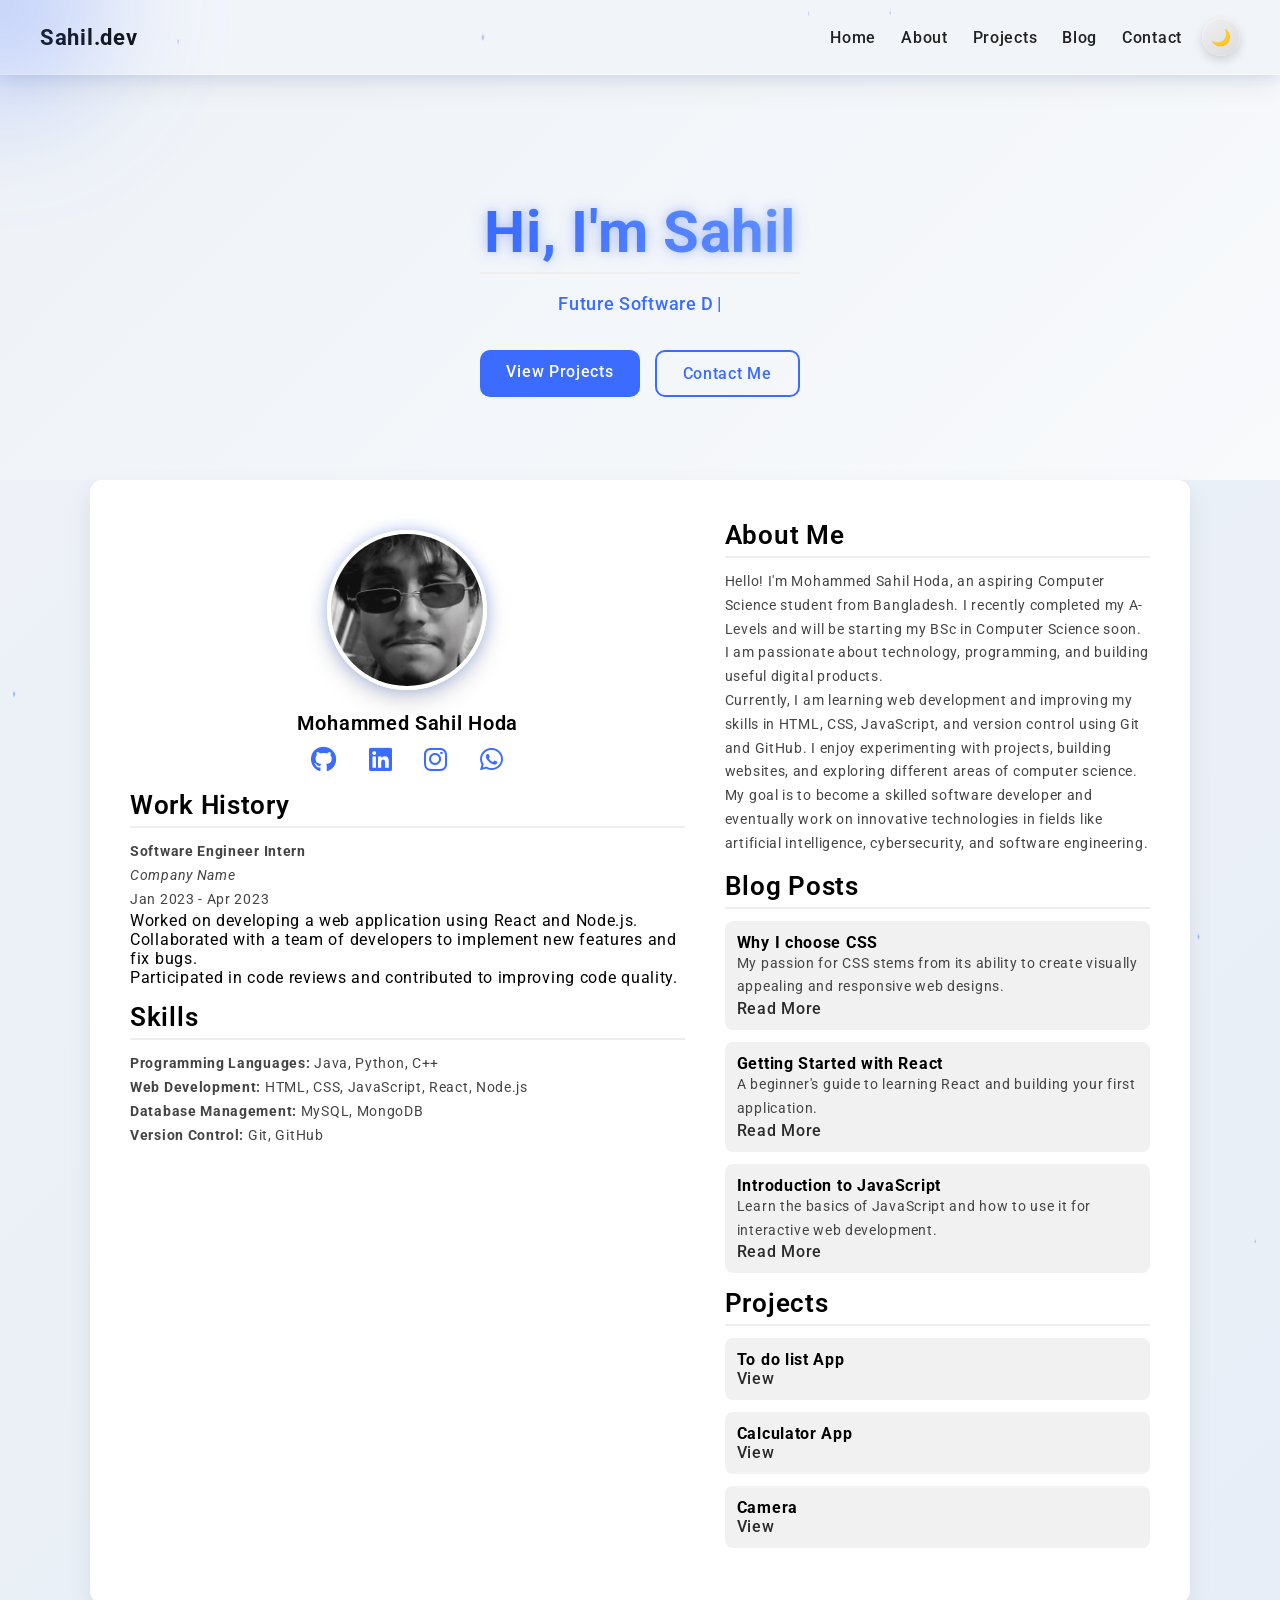
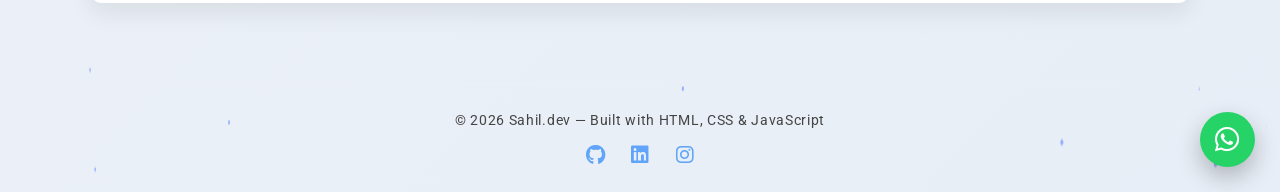
==== commit 87bea4d5: "user@DESKTOP-ABC123:~/Desktop/GITHUB/sahildev$ git commit -m "Add contact form and WhatsApp integrat" ====
--- a/index.html
+++ b/index.html
@@ -70,10 +70,27 @@
 
                             <h3 class="profile-name">Mohammed Sahil Hoda</h3>
                             <div class="social-links">
-                                <a href="#">LinkedIn</a>
-                                <a href="#">GitHub</a>
-                                <a href="#">Instagram</a>
-                            </div>
+
+                                    <a href="https://github.com/Sahil2007BD" target="_blank" class="icon">
+                                    <i class="fa-brands fa-github"></i>
+                                    <span class="tooltip">View my GitHub</span>
+                                    </a>
+
+                                    <a href="https://www.linkedin.com/in/mohammad-sahil-6b8b7b240/" target="_blank" class="icon">
+                                    <i class="fa-brands fa-linkedin"></i>
+                                    <span class="tooltip">Connect on LinkedIn</span>
+                                    </a>
+
+                                    <a href="https://www.instagram.com/sahil.zze/" target="_blank" class="icon">
+                                    <i class="fa-brands fa-instagram"></i>
+                                    <span class="tooltip">Follow me on Instagram</span>
+                                    </a>
+                                    <a href="https://wa.me/88001764233984" target="_blank" class="icon">
+                                    <i class="fa-brands fa-whatsapp"></i>
+                                    <span class="tooltip">Chat on WhatsApp</span>
+                                    </a>
+
+                                </div>
 
                         </div>
             </div>
--- a/style.css
+++ b/style.css
@@ -868,7 +868,12 @@
 transform-style:preserve-3d;
 }
 
-
+.side1 .social-links {
+    display:flex;
+    justify-content:center;
+    gap:20px;
+    margin-top:10px;
+}
 
 
 
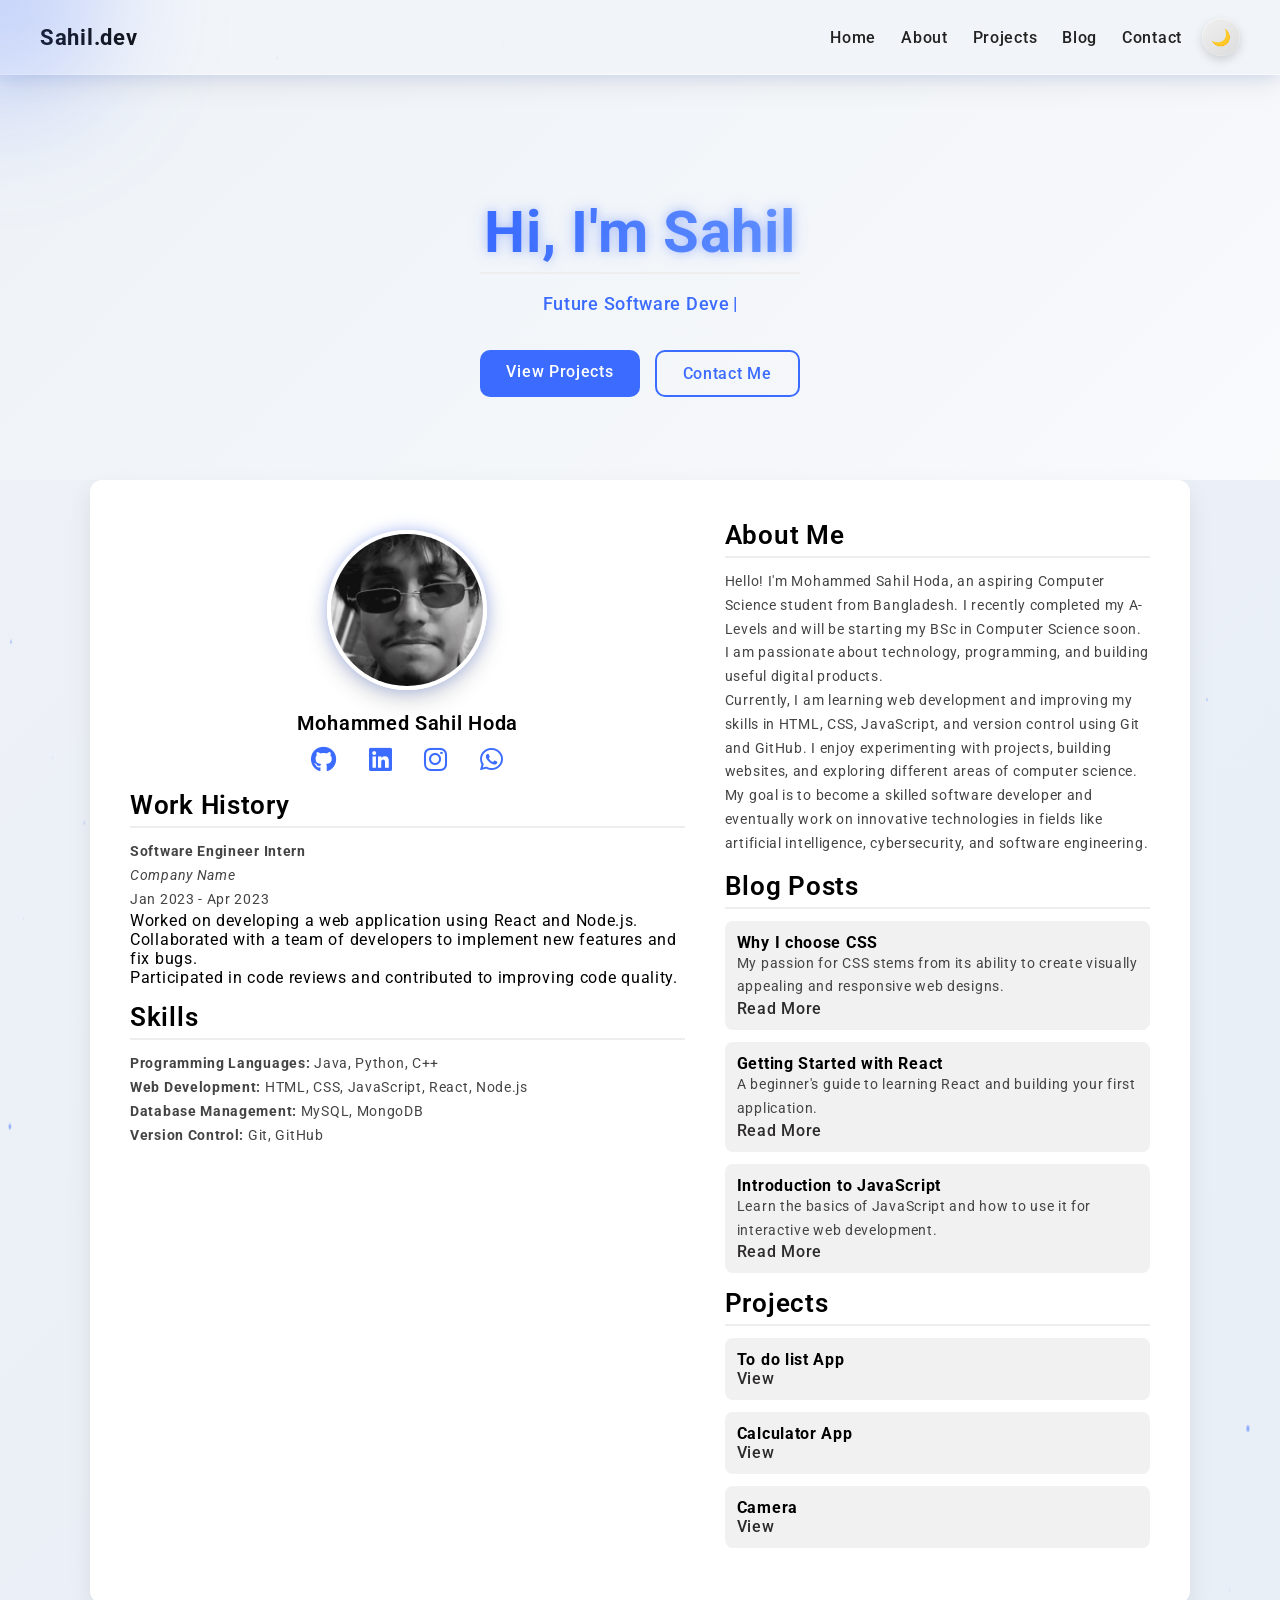
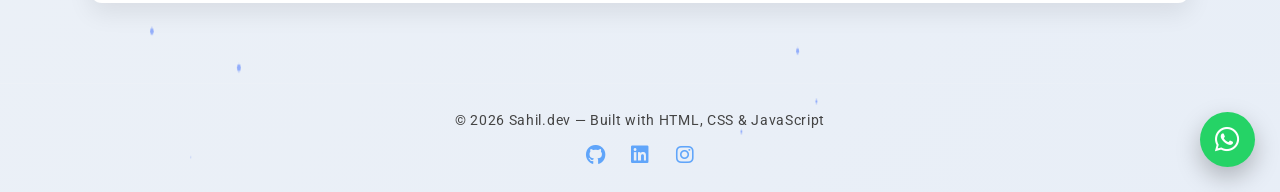
==== commit c629040a: "Update project page" ====
--- a/index.html
+++ b/index.html
@@ -66,7 +66,7 @@
             <div class="wrapper">
                         <div class="profile-box">
 
-                            <img class="profile-pic" src="profile.jpeg" alt="">
+                            <img class="profile-pic" src="/Images/profile.jpeg" alt="">
 
                             <h3 class="profile-name">Mohammed Sahil Hoda</h3>
                             <div class="social-links">
--- a/style.css
+++ b/style.css
@@ -946,4 +946,163 @@
 text-shadow:
 0 0 10px #3b82f6,
 0 0 20px #3b82f6;
+}
+
+
+/* Project Cards */
+
+#projects{
+padding:120px 10%;
+text-align:center;
+position:relative;
+z-index:1;
+}
+
+#projects h2{
+font-size:28px;
+margin-bottom:10px;
+}
+
+.projects-container{
+display:grid;
+grid-template-columns:repeat(auto-fit, minmax(300px, 1fr));
+gap:35px;
+margin-top:60px;
+max-width:1200px;
+margin-left:auto;
+margin-right:auto;
+}
+
+.project-card{
+background:rgba(25,25,25,0.9);
+border-radius:14px;
+overflow:hidden;
+transition:all 0.35s ease;
+
+box-shadow:
+0 10px 25px rgba(0,0,0,0.25);
+
+display:flex;
+flex-direction:column;
+justify-content:space-between;
+}
+
+.project-card:hover{
+transform:translateY(-12px) scale(1.02);
+
+box-shadow:
+0 25px 45px rgba(0,0,0,0.45),
+0 0 20px rgba(59,108,255,0.3);
+}
+
+/* thumbnail */
+
+.project-img{
+width:100%;
+height:190px;
+object-fit:cover;
+border-bottom:1px solid rgba(255,255,255,0.08);
+}
+
+/* content */
+
+.project-card h3{
+margin-top:18px;
+font-size:20px;
+color:white;
+padding:0 20px;
+}
+
+.project-desc{
+padding:10px 20px 5px 20px;
+font-size:14px;
+color:#cfcfcf;
+line-height:1.6;
+}
+
+/* buttons */
+
+.project-links{
+display:flex;
+justify-content:center;
+gap:14px;
+padding:20px;
+}
+
+.project-links a{
+background:#3b6cff;
+color:white;
+padding:9px 18px;
+border-radius:8px;
+font-size:14px;
+transition:all 0.25s ease;
+text-decoration: none;
+}
+
+.project-links a:hover{
+background:#5a85ff;
+color: #0f172a;
+
+transform:translateY(-2px);
+
+box-shadow:
+0 0 10px rgba(59,108,255,0.6),
+0 0 20px rgba(59,108,255,0.4);
+}
+.project-image-wrapper{
+position:relative;
+overflow:hidden;
+}
+
+.project-img{
+width:100%;
+height:200px;
+object-fit:cover;
+display:block;
+}
+
+/* overlay */
+
+.project-overlay{
+position:absolute;
+top:0;
+left:0;
+width:100%;
+height:100%;
+
+background:rgba(0,0,0,0.65);
+
+display:flex;
+align-items:center;
+justify-content:center;
+gap:15px;
+
+opacity:0;
+transition:0.35s;
+}
+
+/* show overlay on hover */
+
+.project-image-wrapper:hover .project-overlay{
+opacity:1;
+}
+
+/* buttons */
+
+.project-overlay a{
+background:#3b6cff;
+color:white;
+padding:10px 18px;
+border-radius:8px;
+font-size:14px;
+text-decoration:none;
+transition:0.25s;
+}
+
+.project-overlay a:hover{
+background:#5a85ff;
+
+box-shadow:
+0 0 10px rgba(59,108,255,0.6),
+0 0 20px rgba(59,108,255,0.4);
 }
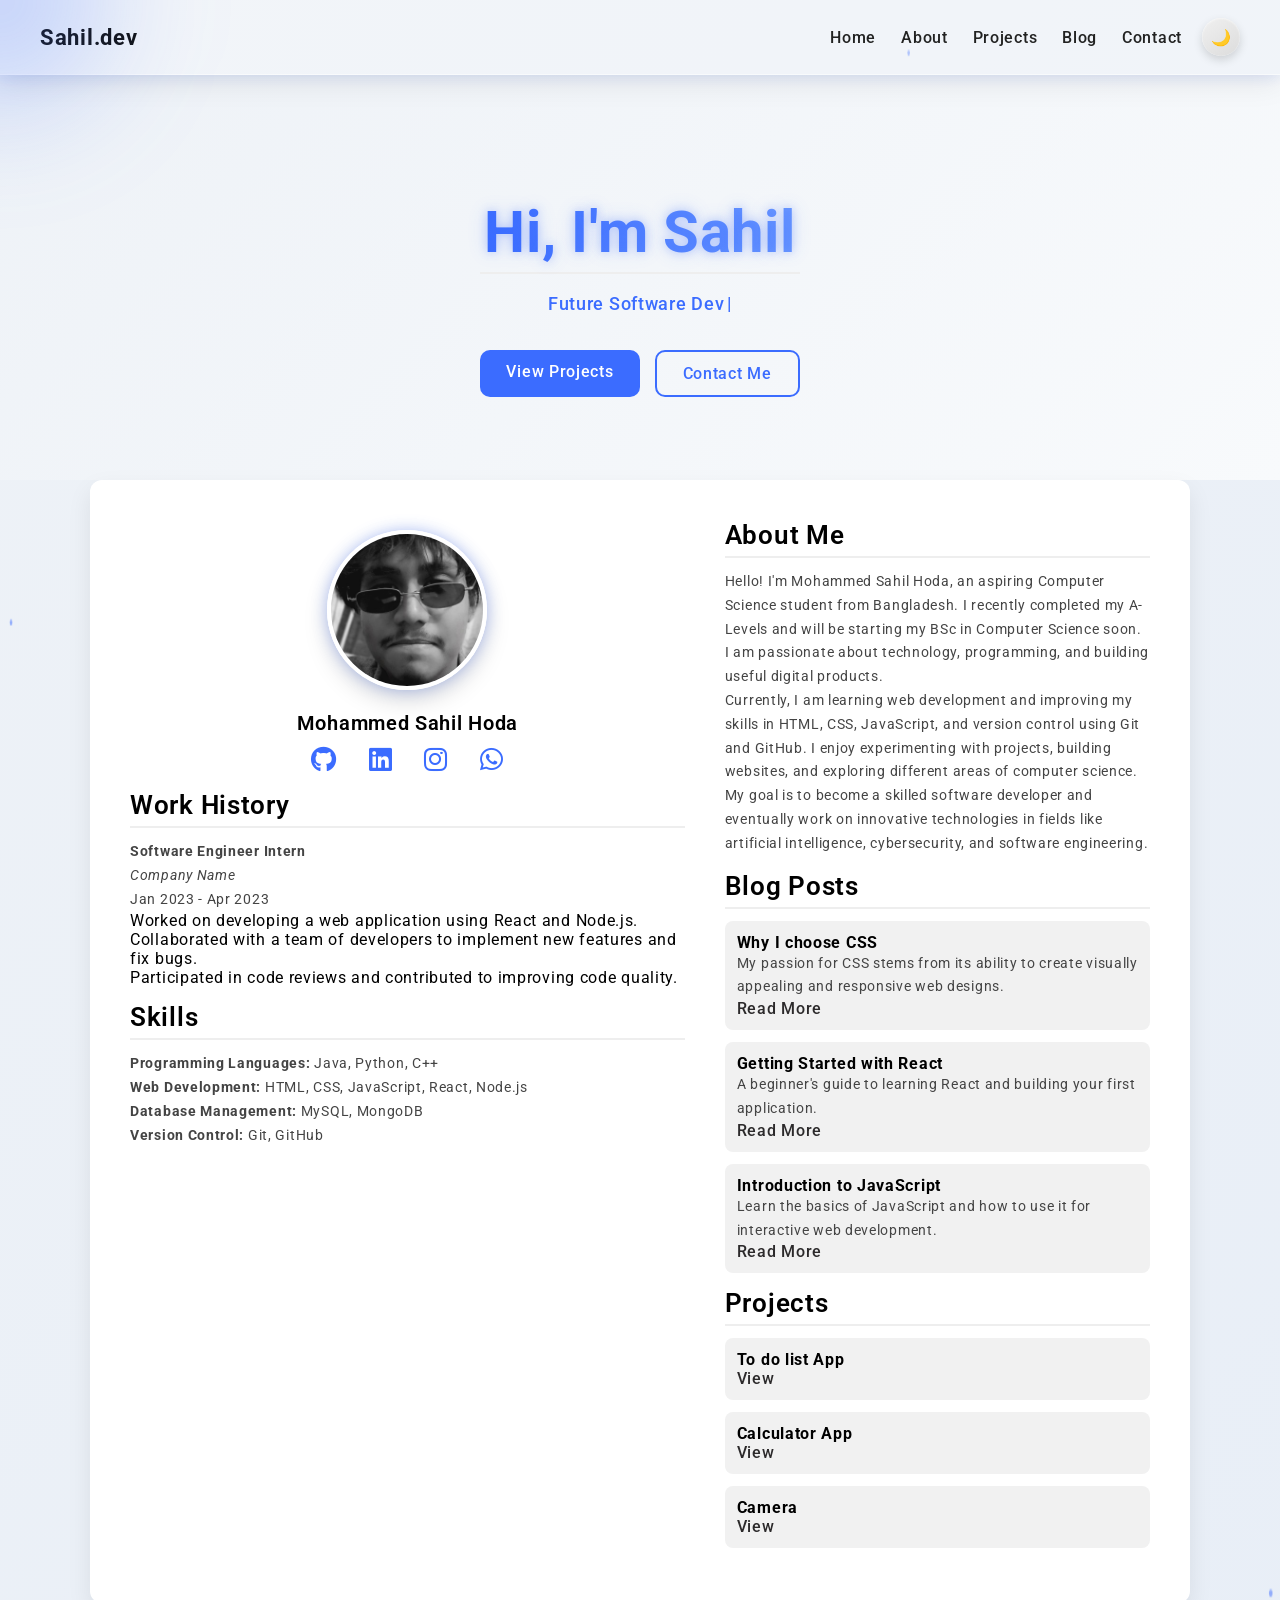
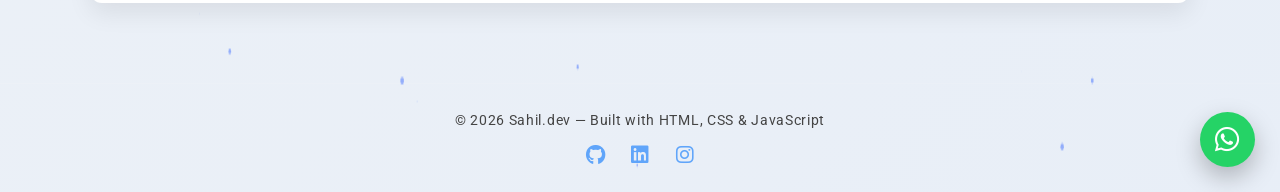
==== commit 9287d217: "Fix image paths in index.html and projects.html for correct loading" ====
--- a/index.html
+++ b/index.html
@@ -66,7 +66,7 @@
             <div class="wrapper">
                         <div class="profile-box">
 
-                            <img class="profile-pic" src="/Images/profile.jpeg" alt="">
+                            <img class="profile-pic" src="Images/profile.jpeg" alt="">
 
                             <h3 class="profile-name">Mohammed Sahil Hoda</h3>
                             <div class="social-links">
